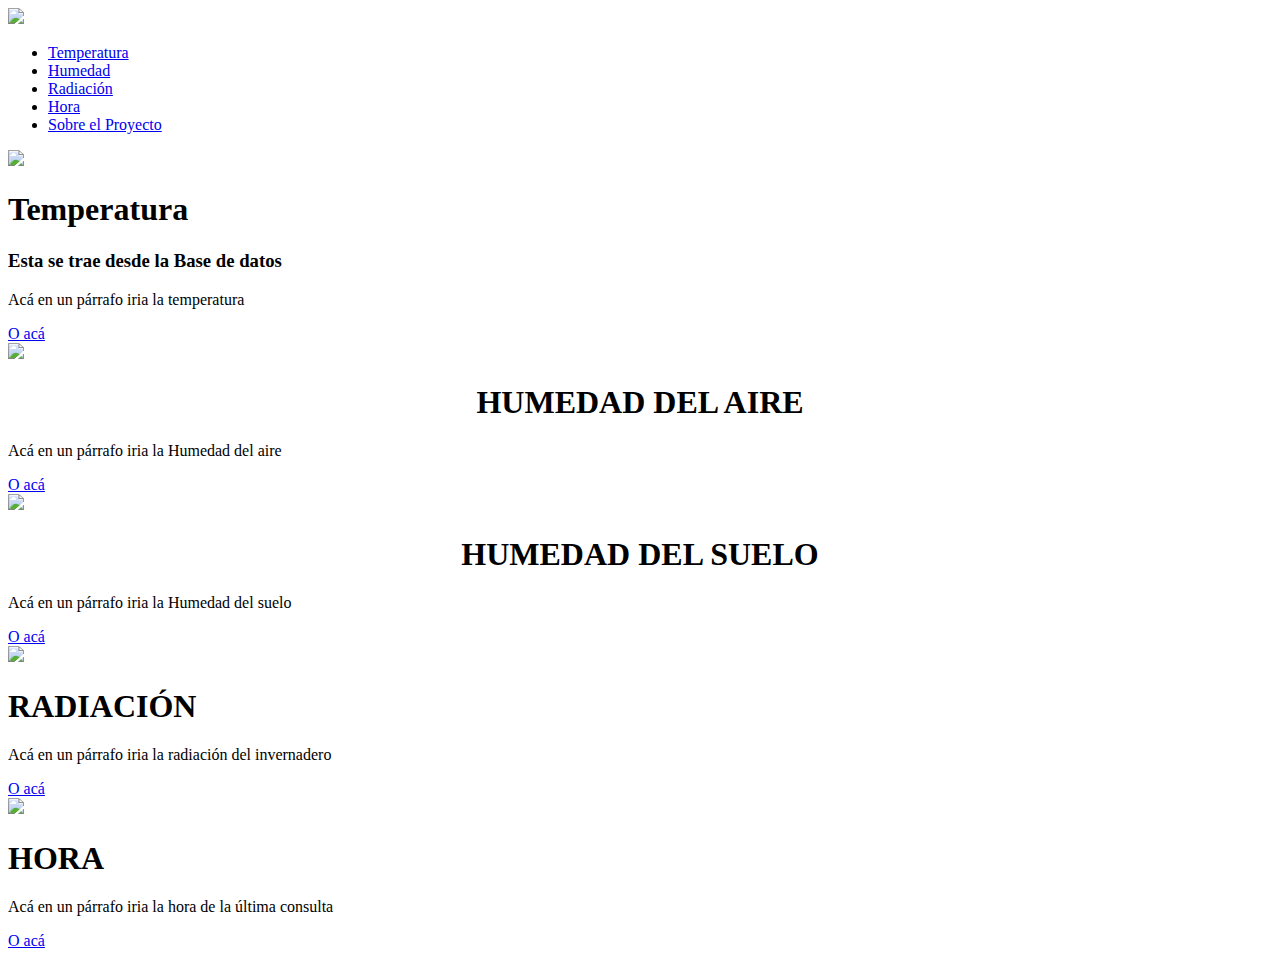
==== index.html @ 1131e301 "Commit-1 -- Index" ====
<!DOCTYPE html>
    <html lang="en">
    <head>
    <meta charset="utf-8">
    <title>Inverna-USCO</title>
    <meta name="viewport" content="width=device-width, initial-scale=1.0">
    <meta name="description" content="Flat Design Mini Portfolio">
    <meta name="keywords" content="Invernadero, Usco,Arduino,Android, IOT, Internet of the Things">
    <meta name="author" content="Fabian Varon - Joan Sebastian">
    <meta name="description" content="En esta página se podrán consultar los estados de los diferentes Compenentes del Invernadero Controlado por Android-Arduino">
    <!-- styles -->
    <link href="css/bootstrap.css" rel="stylesheet">
    <link href="css/bootstrap-responsive.css" rel="stylesheet">
    <link href="css/style-single-page.css" rel="stylesheet">    
    <link href='http://fonts.googleapis.com/css?family=Droid+Sans:400,700' rel='stylesheet' type='text/css'>
    <!-- Add jQuery library -->
    <script type="text/javascript" src="js/jquery-1.10.1.min.js"></script>
    <!-- Add fancyBox main JS and CSS files -->
    <script type="text/javascript" src="js/jquery.fancybox.js?v=2.1.5"></script>
    <link rel="stylesheet" type="text/css" href="css/jquery.fancybox.css?v=2.1.5" media="screen" />
    <!-- muestra un menú cuando minimiza la pantalla (vista para tablets-->
    <script>
                $(document).ready(function() {
            $(".fancybox-thumb").fancybox({
                helpers : {
                    title : {
                        type: 'inside'
                    },
                    overlay : {
                                css : {
                                    'background' : 'rgba(1,1,1,0.65)'
                                }
                            }
                }
            });
        });
    </script> 
      <!-- Muestra El About y lo oculta-->   
    <script type="text/javascript">
    function mostrar() {
          div = document.getElementById('flotante');
          if ( div.style.display == 'none')          {
            div.style.display = 'block'          }
          else{             
            div.style.display = 'none';
          }
        }
    </script> 
    </head>
    <body>
    <!-- inicio Barra de Menú Superior-->    
    <div class="navbar navbar-fixed-top">
      <div class="navbar-inner">
        <div class="contenedor"> <a class="btn btn-navbar" data-toggle="collapse" data-target=".nav-collapse"></a> <a class="brand" href="#temperatura">
        <img src="img/arduino.jpg"/></a>
          <ul class="nav nav-collapse pull-right">
            <li><a href="#temperatura"><i class="icon-user"></i> Temperatura</a></li>
            <li><a href="#humedad"><i class="icon-user"></i> Humedad</a></li>
            <li><a href="#radiacion"><i class="icon-trophy"></i> Radiación</a></li>
            <li><a href="#hora"><i class="icon-picture"></i> Hora</a></li>          
            <li><a href="#sobre" onclick="javascript:mostrar();"> </i> Sobre el Proyecto</a></li>

          </ul>        
        </div>
      </div>
    </div>    
    <div class="clearfix">
      <!-- Fin Barra de Menú Superior-->
      <!--Section Temperatura-->
      <section class="color1">  
      <div id="temperatura" class="container">
        <div class="span3"> <img src="img/temp.png"> </div> 
        <div class="span5">
          <h1>Temperatura</h1>
          <h3>Esta se trae desde la Base de datos</h3>
          <p> Acá en un párrafo iria la temperatura</p>
          <a href="#" class="btn-temperatura"> O acá  </a>          
        </div>
      </div>
      </section>
      <!--FIN: Section Temperatura-->
      <!--Section Humedad-->
      <section class="color2">  
      <div class="row-fluid" id="humedad">
      <div class="span5">        
        <div class="span6"> <img src="img/aire.png"> </div> 
        <div class="span6">
          <h1 align="center">HUMEDAD DEL AIRE</h1>
          <h3></h3>
          <p> Acá en un párrafo iria la Humedad del aire</p>
          <a href="#" class="btn-humedad"> O acá  </a>          
        </div>
      </div>
       <div class="span5">
       <div class="span6"> <img src="img/tierra.png"> </div> 
        <div class="span6">
          <h1 align="center">HUMEDAD DEL SUELO</h1>
          <h3></h3>
          <p> Acá en un párrafo iria la Humedad del suelo</p>
          <a href="#" class="btn-humedad"> O acá  </a>          
        </div>
        
      </div>    
      </div>  
      </section>
      <!--FIN: Section Humedad-->
      <!--Section radiación -->
      <section class="color3">  
      <div id="radiacion" class="container">
        <div class="span3"> <img src="img/sol.png"> </div> 
        <div class="span5">
          <h1>RADIACIÓN</h1>
          <h3></h3>
          <p> Acá en un párrafo iria la radiación del invernadero</p>
          <a href="#" class="btn-radiacion">O acá  </a>          
        </div>
      </div>
      </section>
      <!--FIN: Section radiación -->
      <!-- Section Hora -->
      <section class="color4">  
      <div id="hora" class="container">
        <div class="span3"> <img src="img/hora.png"> </div> 
        <div class="span5">
          <h1>HORA</h1>
          <h3></h3>
          <p> Acá en un párrafo iria la hora de la última consulta</p>
          <a href="#" class="btn-hora">O acá  </a>          
        </div>
      </div>     
      </section>
      <!--FIN section Hora-->
      <!-- Sobre el Proyecto -->     
      <div id="flotante" style="display:none;" class="row social">
      <section class="color3">  
      <div id="sobre" class="container">        
          <h1>INVERNADERO SURCO</h1>
          <h3></h3>
          <p> Proyecto de grado realizado por los estudiantes Fabian Stevens Varon Valencia y Joan Sebastian Sanchez.</p>
           <p>La idea surge a partir de la problematica que ocurre en la Granja de la Universidad Surcolombiana "SURCO" donde carecen de un sistema práctico y dinámico para visualizar los datos de otro proyecyo de grado de unos colegas de la facultad de ingeniería... bla bla bla</p> 
      </div>     
      </section>
        <ul class="social-icons">
          <li><a href="https://www.facebook.com/fabian.varon" target="_blank"><img src="img/fb.png" alt="facebook Fabian"></a></li>
          <li><a href="https://twitter.com/fabianchoxD" target="_blank"><img src="img/tw.png" alt="twitter Fabian"></a></li>
          <li><a href="https://plus.google.com/u/0/+fabianStevensVaronValencia/posts" target="_blank"><img src="img/go.png" alt="google plus Fabian"></a></li>
          <li><a href="https://www.facebook.com/Joansebastian.sanchez?" target="_blank"><img src="img/fb.png" alt="Facebook sebastian"></a></li>
          <li><a href="https://twitter.com/setoba1192" target="_blank"><img src="img/tw.png" alt="Twitter sebastian"></a></li>
          <li><a href="https://plus.google.com/u/0/107393008562814759923/posts" target="_blank"><img src="img/go.png" alt="Google plus Sebastian"></a></li>
        </ul>
      </div>
      <!-- FIN sobre el proyecto -->
     <!-- Scripts -->
    <script src="js/vertical-scroll.js"></script>
    <script src="js/bootstrap.min.js"></script>   
    </body>
    </html>
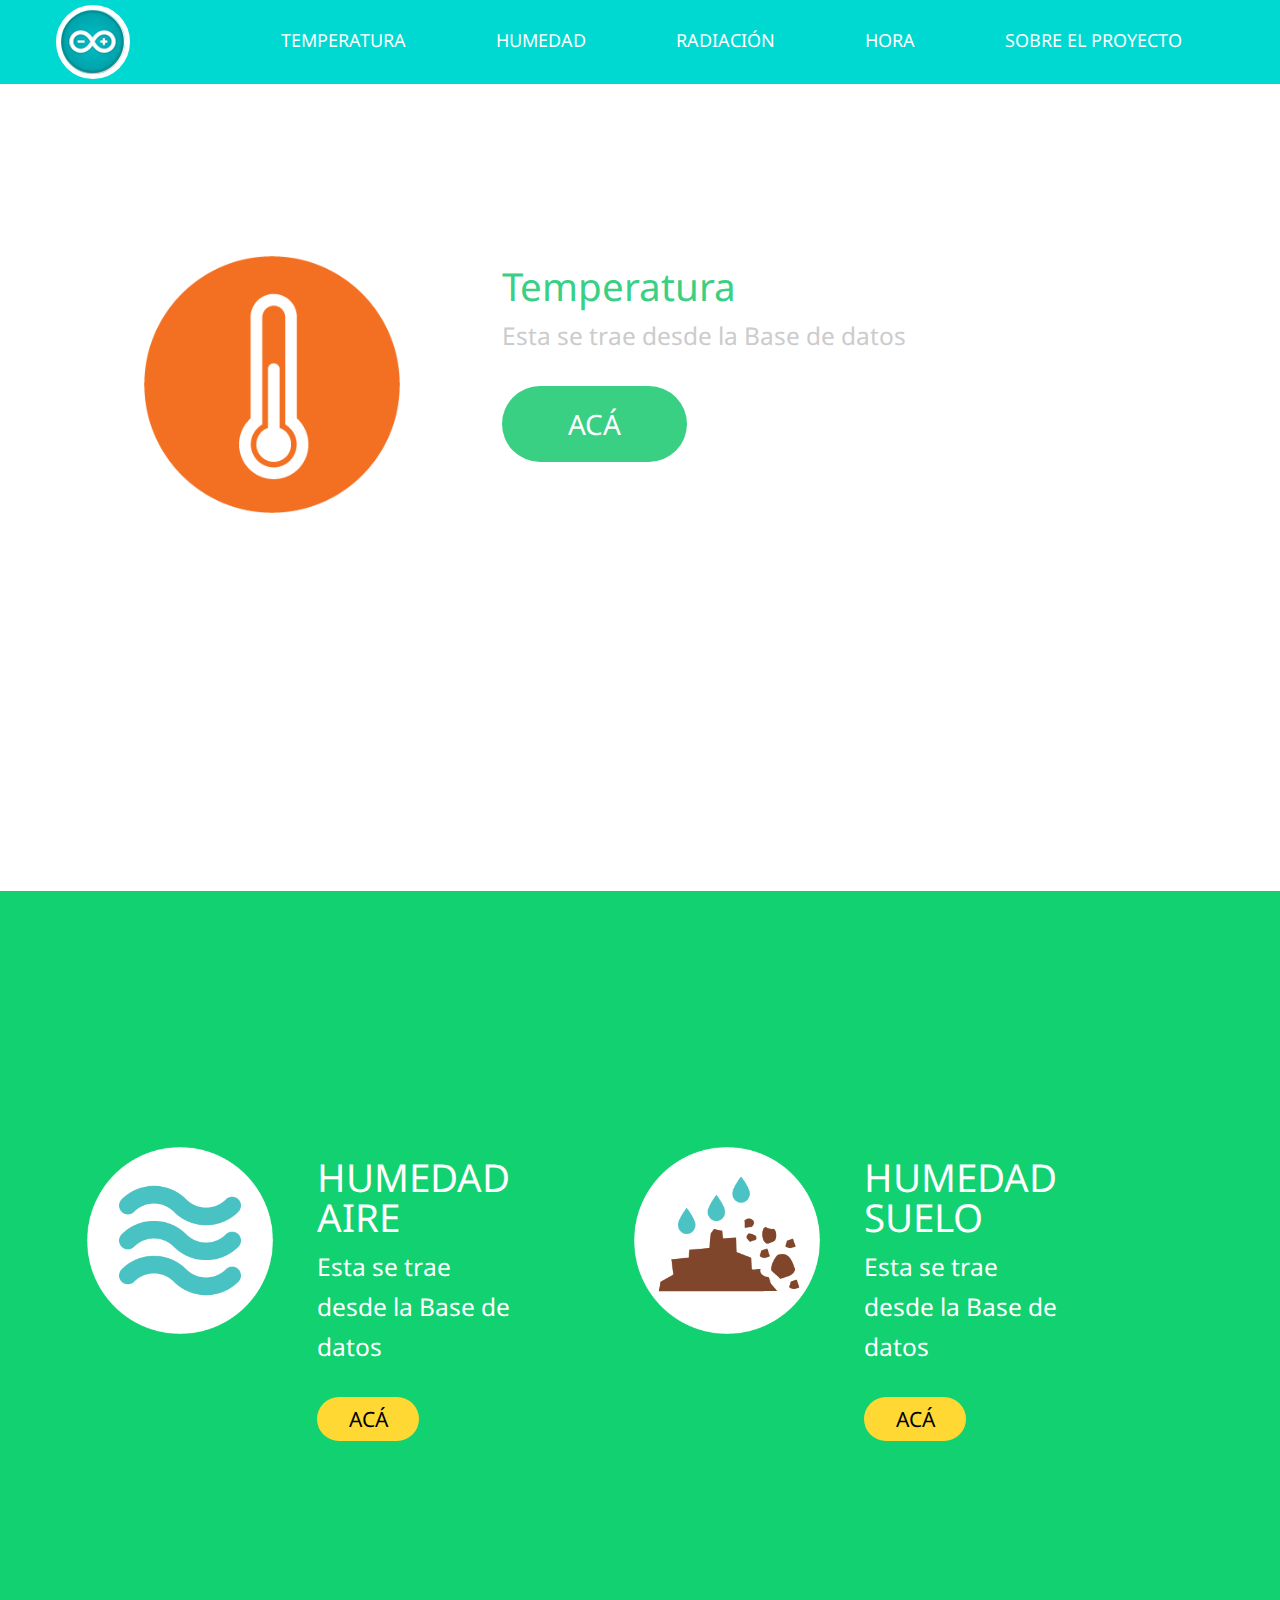
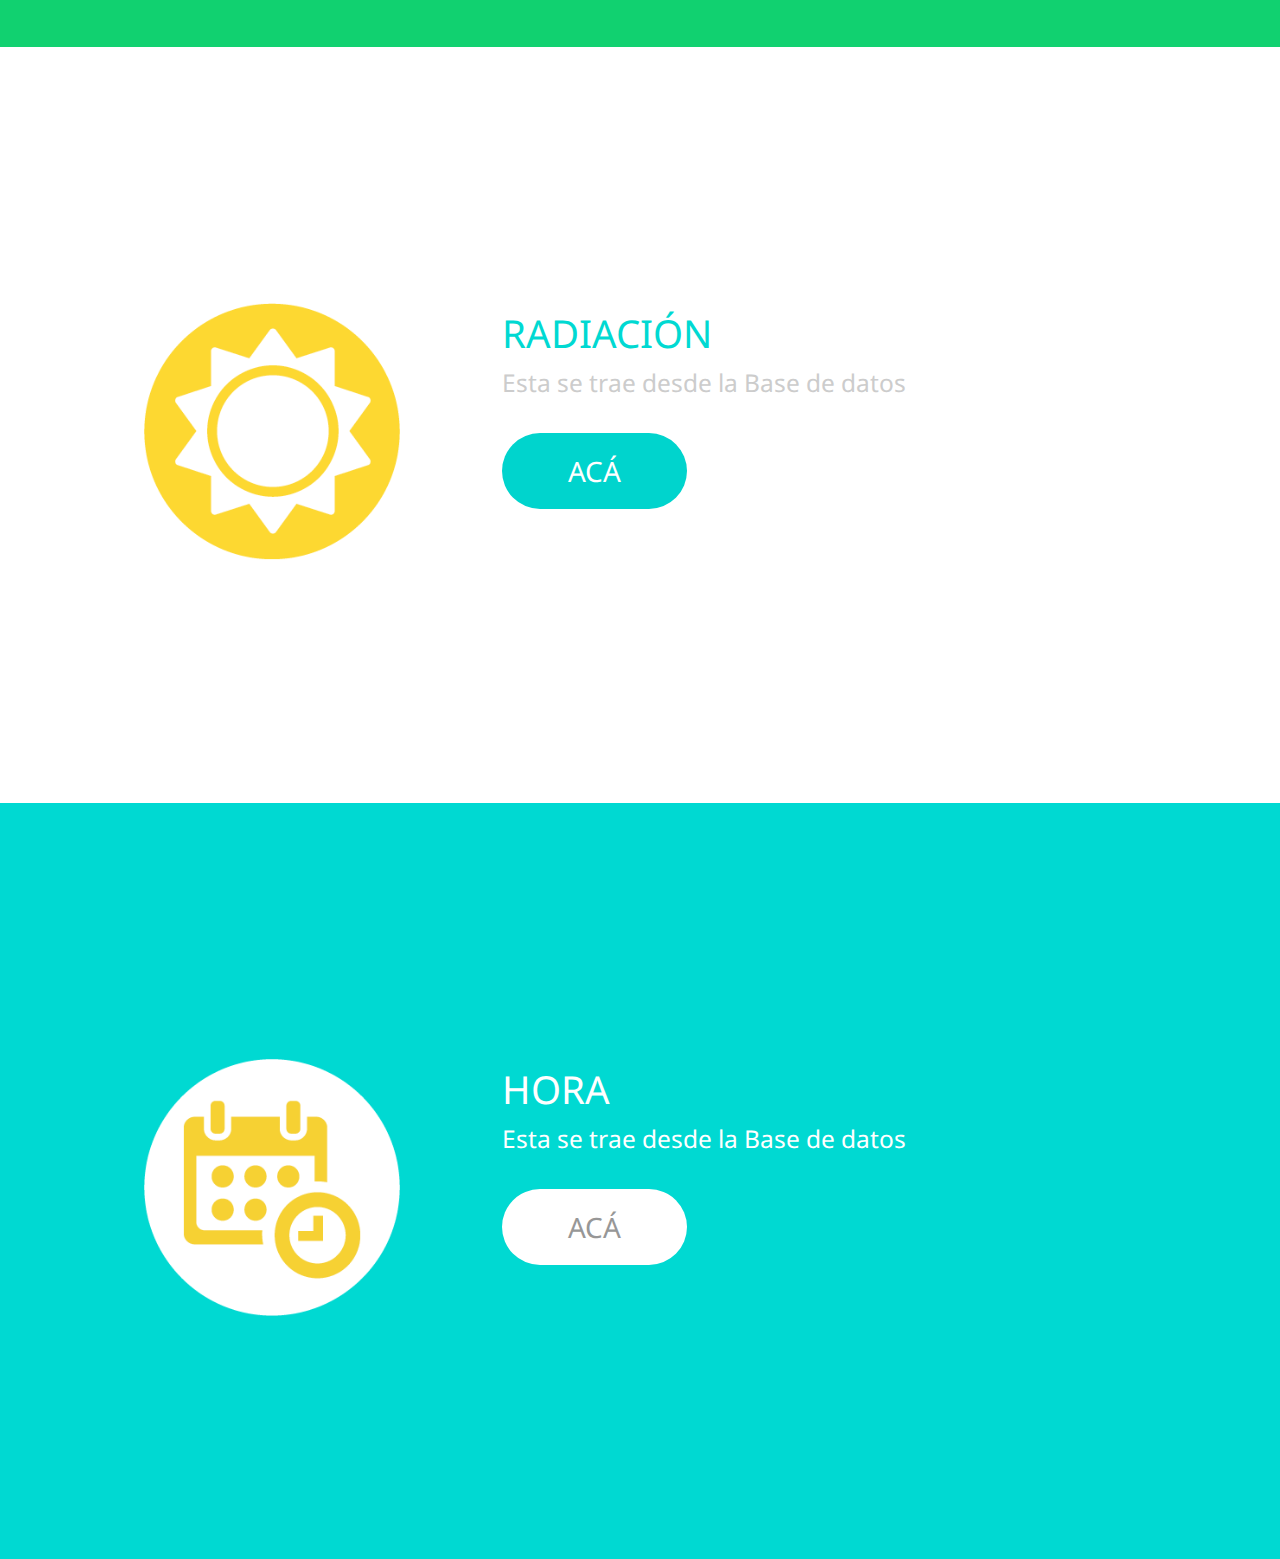
==== commit 3c8a6829: "Commit-13 -- fixed Responsive Design" ====
--- a/index.html
+++ b/index.html
@@ -9,43 +9,18 @@
     <meta name="author" content="Fabian Varon - Joan Sebastian">
     <meta name="description" content="En esta página se podrán consultar los estados de los diferentes Compenentes del Invernadero Controlado por Android-Arduino">
     <!-- styles -->
+    <link href="css/style.css" rel="stylesheet">   
     <link href="css/bootstrap.css" rel="stylesheet">
-    <link href="css/bootstrap-responsive.css" rel="stylesheet">
-    <link href="css/style-single-page.css" rel="stylesheet">    
+    <link href="css/bootstrap-responsive.css" rel="stylesheet">    
+    <!-- Google Fonts -->
     <link href='http://fonts.googleapis.com/css?family=Droid+Sans:400,700' rel='stylesheet' type='text/css'>
     <!-- Add jQuery library -->
     <script type="text/javascript" src="js/jquery-1.10.1.min.js"></script>
     <!-- Add fancyBox main JS and CSS files -->
     <script type="text/javascript" src="js/jquery.fancybox.js?v=2.1.5"></script>
-    <link rel="stylesheet" type="text/css" href="css/jquery.fancybox.css?v=2.1.5" media="screen" />
-    <!-- muestra un menú cuando minimiza la pantalla (vista para tablets-->
-    <script>
-                $(document).ready(function() {
-            $(".fancybox-thumb").fancybox({
-                helpers : {
-                    title : {
-                        type: 'inside'
-                    },
-                    overlay : {
-                                css : {
-                                    'background' : 'rgba(1,1,1,0.65)'
-                                }
-                            }
-                }
-            });
-        });
-    </script> 
-      <!-- Muestra El About y lo oculta-->   
-    <script type="text/javascript">
-    function mostrar() {
-          div = document.getElementById('flotante');
-          if ( div.style.display == 'none')          {
-            div.style.display = 'block'          }
-          else{             
-            div.style.display = 'none';
-          }
-        }
-    </script> 
+    <!-- muestra un menú cuando minimiza la pantalla (vista para tablets // oculta y muestra Sobre el Proyecto-->
+    <script type="text/javascript" src="js/div-menu.js"></script>
+
     </head>
     <body>
     <!-- inicio Barra de Menú Superior-->    
@@ -73,8 +48,7 @@
         <div class="span5">
           <h1>Temperatura</h1>
           <h3>Esta se trae desde la Base de datos</h3>
-          <p> Acá en un párrafo iria la temperatura</p>
-          <a href="#" class="btn-temperatura"> O acá  </a>          
+          <a href="#" class="btn-temperatura">Acá</a>          
         </div>
       </div>
       </section>
@@ -85,19 +59,17 @@
       <div class="span5">        
         <div class="span6"> <img src="img/aire.png"> </div> 
         <div class="span6">
-          <h1 align="center">HUMEDAD DEL AIRE</h1>
-          <h3></h3>
-          <p> Acá en un párrafo iria la Humedad del aire</p>
-          <a href="#" class="btn-humedad"> O acá  </a>          
+          <h1 align="center">HUMEDAD AIRE</h1>     
+          <h3>Esta se trae desde la Base de datos</h3>          
+          <a href="#" class="btn-humedad">Acá</a>          
         </div>
       </div>
        <div class="span5">
        <div class="span6"> <img src="img/tierra.png"> </div> 
         <div class="span6">
-          <h1 align="center">HUMEDAD DEL SUELO</h1>
-          <h3></h3>
-          <p> Acá en un párrafo iria la Humedad del suelo</p>
-          <a href="#" class="btn-humedad"> O acá  </a>          
+          <h1 align="center">HUMEDAD SUELO</h1>
+          <h3>Esta se trae desde la Base de datos</h3>
+          <a href="#" class="btn-humedad">Acá</a>          
         </div>
         
       </div>    
@@ -110,9 +82,8 @@
         <div class="span3"> <img src="img/sol.png"> </div> 
         <div class="span5">
           <h1>RADIACIÓN</h1>
-          <h3></h3>
-          <p> Acá en un párrafo iria la radiación del invernadero</p>
-          <a href="#" class="btn-radiacion">O acá  </a>          
+          <h3>Esta se trae desde la Base de datos</h3>
+          <a href="#" class="btn-radiacion">Acá</a>          
         </div>
       </div>
       </section>
@@ -123,9 +94,8 @@
         <div class="span3"> <img src="img/hora.png"> </div> 
         <div class="span5">
           <h1>HORA</h1>
-          <h3></h3>
-          <p> Acá en un párrafo iria la hora de la última consulta</p>
-          <a href="#" class="btn-hora">O acá  </a>          
+          <h3>Esta se trae desde la Base de datos</h3>
+          <a href="#" class="btn-hora">Acá</a>          
         </div>
       </div>     
       </section>
--- a/css/style.css
+++ b/css/style.css
@@ -0,0 +1,177 @@
+/*This stylesheet contains some custom class rather than Bootstrap*/
+		
+a.brand img {
+	border-radius:50%;
+	border:5px solid #fff;	
+}
+
+#temperatura, #skills, #work, #resume {	
+	padding-top: 20%;
+	min-height:500px;
+}
+
+#div-admin h1, h3 {
+	font-weight:normal;
+	color: #878787;
+}
+
+#temperatura h2, #skills h2, #work h2, #resume h2 {
+	font-weight:normal;
+	color: #39D084;
+}
+
+#humedad, #skills, #work, #resume {	
+	padding-top: 20%;
+	min-height:500px;
+	text-align: left;
+}
+#humedad h2, #skills h2, #work h2, #resume h2 {
+	font-weight:normal;
+	color: #39D084;
+	text-align: left;
+}
+
+#radiacion, #skills, #work, #resume {
+	padding-top: 20%;
+	min-height:500px;
+}
+#radiacion h2, #skills h2, #work h2, #resume h2 {
+	font-weight:normal;
+	color: #39D084;
+}
+
+#hora, #skills, #work, #resume {
+	padding-top: 20%;
+	min-height:500px;
+}
+#hora h2, #skills h2, #work h2, #resume h2 {
+	font-weight:normal;
+	color: #39D084;
+}
+
+/***** Profile *****/
+	#temperatura h1 {
+	color:#39d084;
+	font-weight: normal;
+}
+#temperatura h3 {
+	color:#ccc;
+	font-weight: normal;
+}
+#humedad h1 {
+color:#fff;
+font-weight: normal;
+text-align: left;
+}
+#humedad h3 {
+	color:#fff;
+	font-weight: normal;
+}
+#radiacion h1 {
+	color:#00D9D2;
+	font-weight: normal;
+}
+#radiacion h3 {
+	color:#ccc;
+	font-weight: normal;
+}
+#hora h1 {
+	color:#fff;
+	font-weight: normal;
+}
+#hora h3 {
+	color:#fff;
+	font-weight: normal;
+}
+a.btn-temperatura {
+	display: inline-block;
+ *display: inline;
+	padding:6% 14%;
+	background:#39d084;
+	color:#fff;
+	text-transform:uppercase;
+	font-size:2em;
+	margin:20px 0;
+	-webkit-border-radius: 40px;
+	-moz-border-radius: 40px;
+	border-radius: 40px;
+}
+a.btn-temperatura:hover {
+	text-decoration:none;
+	background:#11d170;
+}
+a.btn-humedad {
+	display: inline-block;
+ *display: inline;
+	padding:6% 16%;
+	background:#FFD833;
+	color:#000;
+	text-transform:uppercase;
+	font-size:1.5em;
+	margin:20px 0;
+	-webkit-border-radius: 40px;
+	-moz-border-radius: 40px;
+	border-radius: 40px;
+}
+a.btn-humedad:hover {
+	text-decoration:none;
+	background:#FFCD31;
+}
+a.btn-radiacion {
+	display: inline-block;
+ *display: inline;
+	padding:6% 14%;
+	background:#00D4CD;
+	color:#fff;
+	text-transform:uppercase;
+	font-size:2em;
+	margin:20px 0;
+	-webkit-border-radius: 40px;
+	-moz-border-radius: 40px;
+	border-radius: 40px;
+}
+a.btn-radiacion:hover {
+	text-decoration:none;
+	background:#00D9D2;
+}
+
+a.btn-hora {
+	display: inline-block;
+ *display: inline;
+	padding:6% 14%;
+	background:#fff;
+	color:#979797;
+	text-transform:uppercase;
+	font-size:2em;
+	margin:20px 0;
+	-webkit-border-radius: 40px;
+	-moz-border-radius: 40px;
+	border-radius: 40px;
+}
+a.btn-hora:hover {
+	text-decoration:none;
+	background:#F2F2F2;
+}
+.social {
+	text-align:center;
+	padding-bottom:80px;
+	color:#777;
+	padding-top:100px;
+}
+ul.social-icons {
+	margin:20px 0;
+}
+ul.social-icons li {
+	list-style:none;
+	display:inline-block;
+	margin:10px;
+}
+ul.social-icons li:first-child {
+	margin-left:0;
+}
+ul.social-icons li a {
+	opacity:0.8;
+}
+ul.social-icons li a:hover {
+	opacity:1;
+}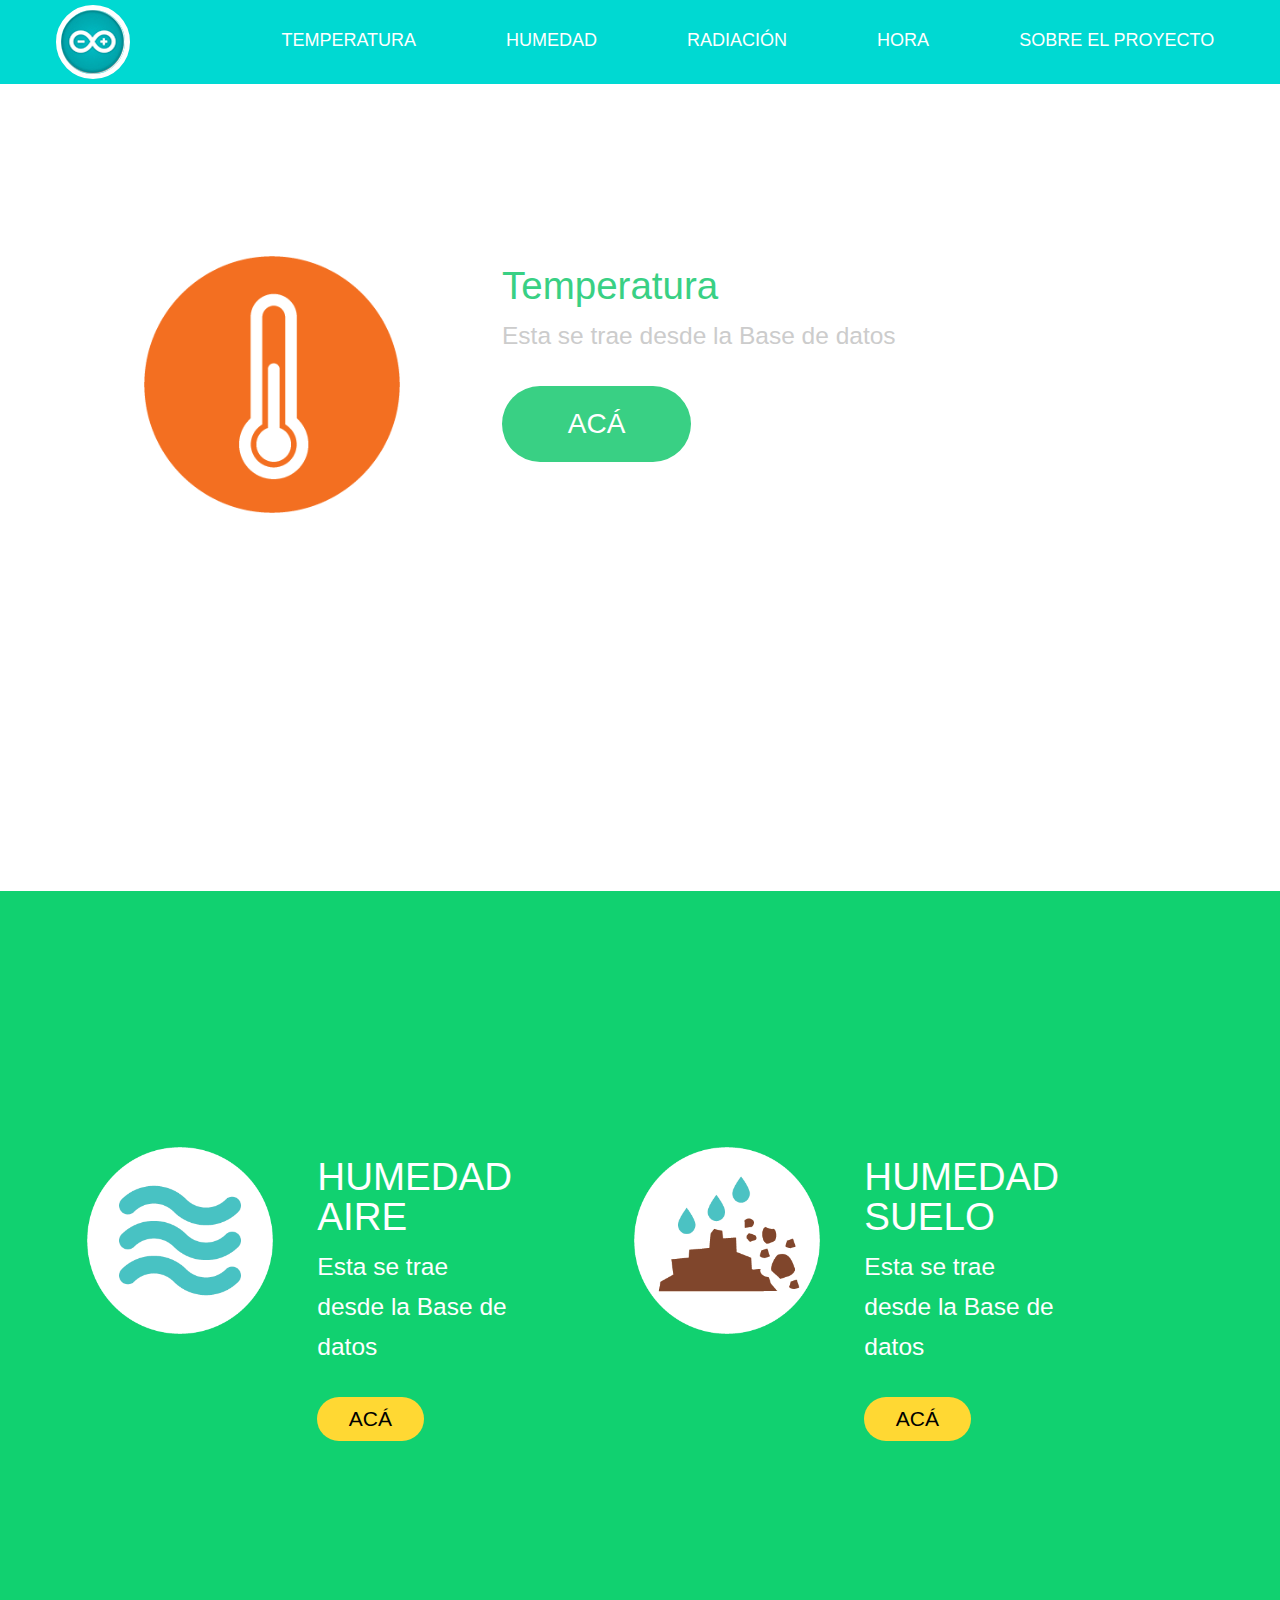
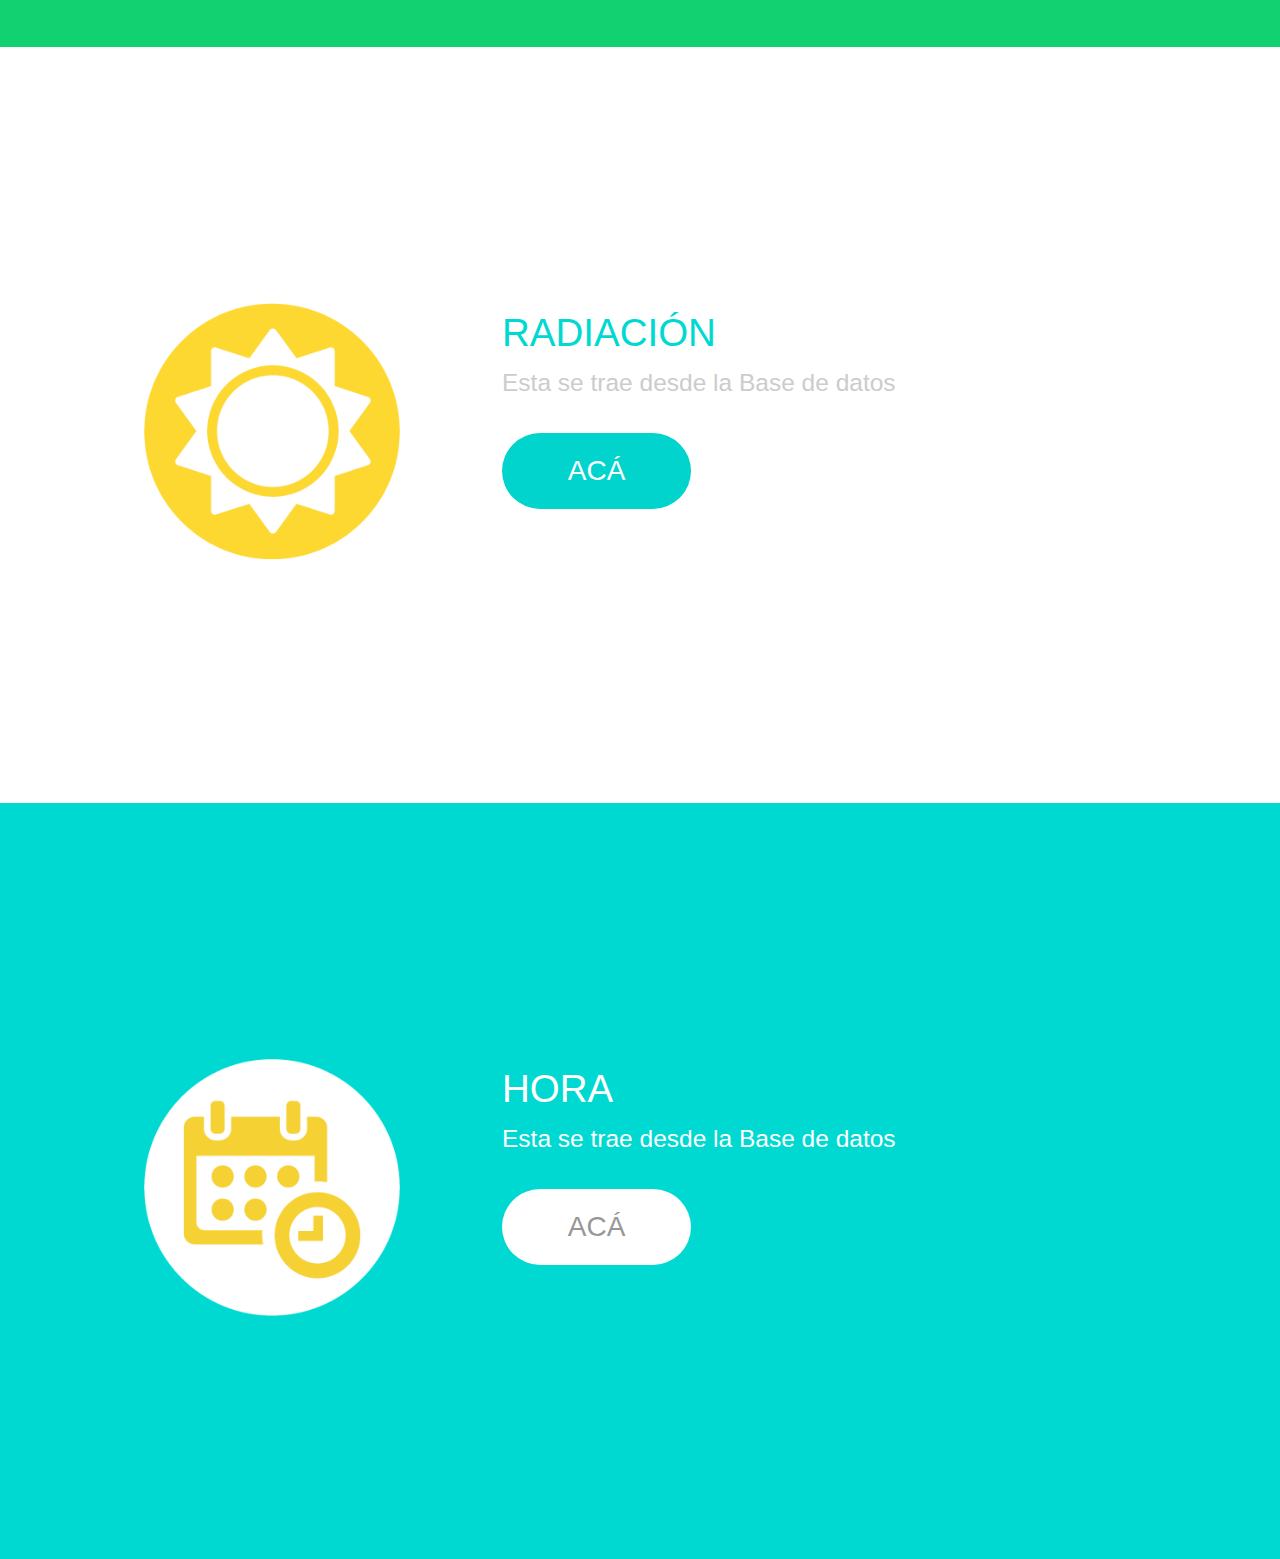
==== commit e3fd5e1f: "Update index.html" ====
--- a/index.html
+++ b/index.html
@@ -4,7 +4,7 @@
     <meta charset="utf-8">
     <title>Inverna-USCO</title>
     <meta name="viewport" content="width=device-width, initial-scale=1.0">
-    <meta name="description" content="Flat Design Mini Portfolio">
+    <meta name="description" content="Pagina proyecto de grado">
     <meta name="keywords" content="Invernadero, Usco,Arduino,Android, IOT, Internet of the Things">
     <meta name="author" content="Fabian Varon - Joan Sebastian">
     <meta name="description" content="En esta página se podrán consultar los estados de los diferentes Compenentes del Invernadero Controlado por Android-Arduino">
@@ -13,8 +13,7 @@
     <link href="css/bootstrap.css" rel="stylesheet">
     <link href="css/bootstrap-responsive.css" rel="stylesheet">    
     <!-- Google Fonts -->
-    <link href='http://fonts.googleapis.com/css?family=Droid+Sans:400,700' rel='stylesheet' type='text/css'>
-    <!-- Add jQuery library -->
+     <!-- Add jQuery library -->
     <script type="text/javascript" src="js/jquery-1.10.1.min.js"></script>
     <!-- Add fancyBox main JS and CSS files -->
     <script type="text/javascript" src="js/jquery.fancybox.js?v=2.1.5"></script>
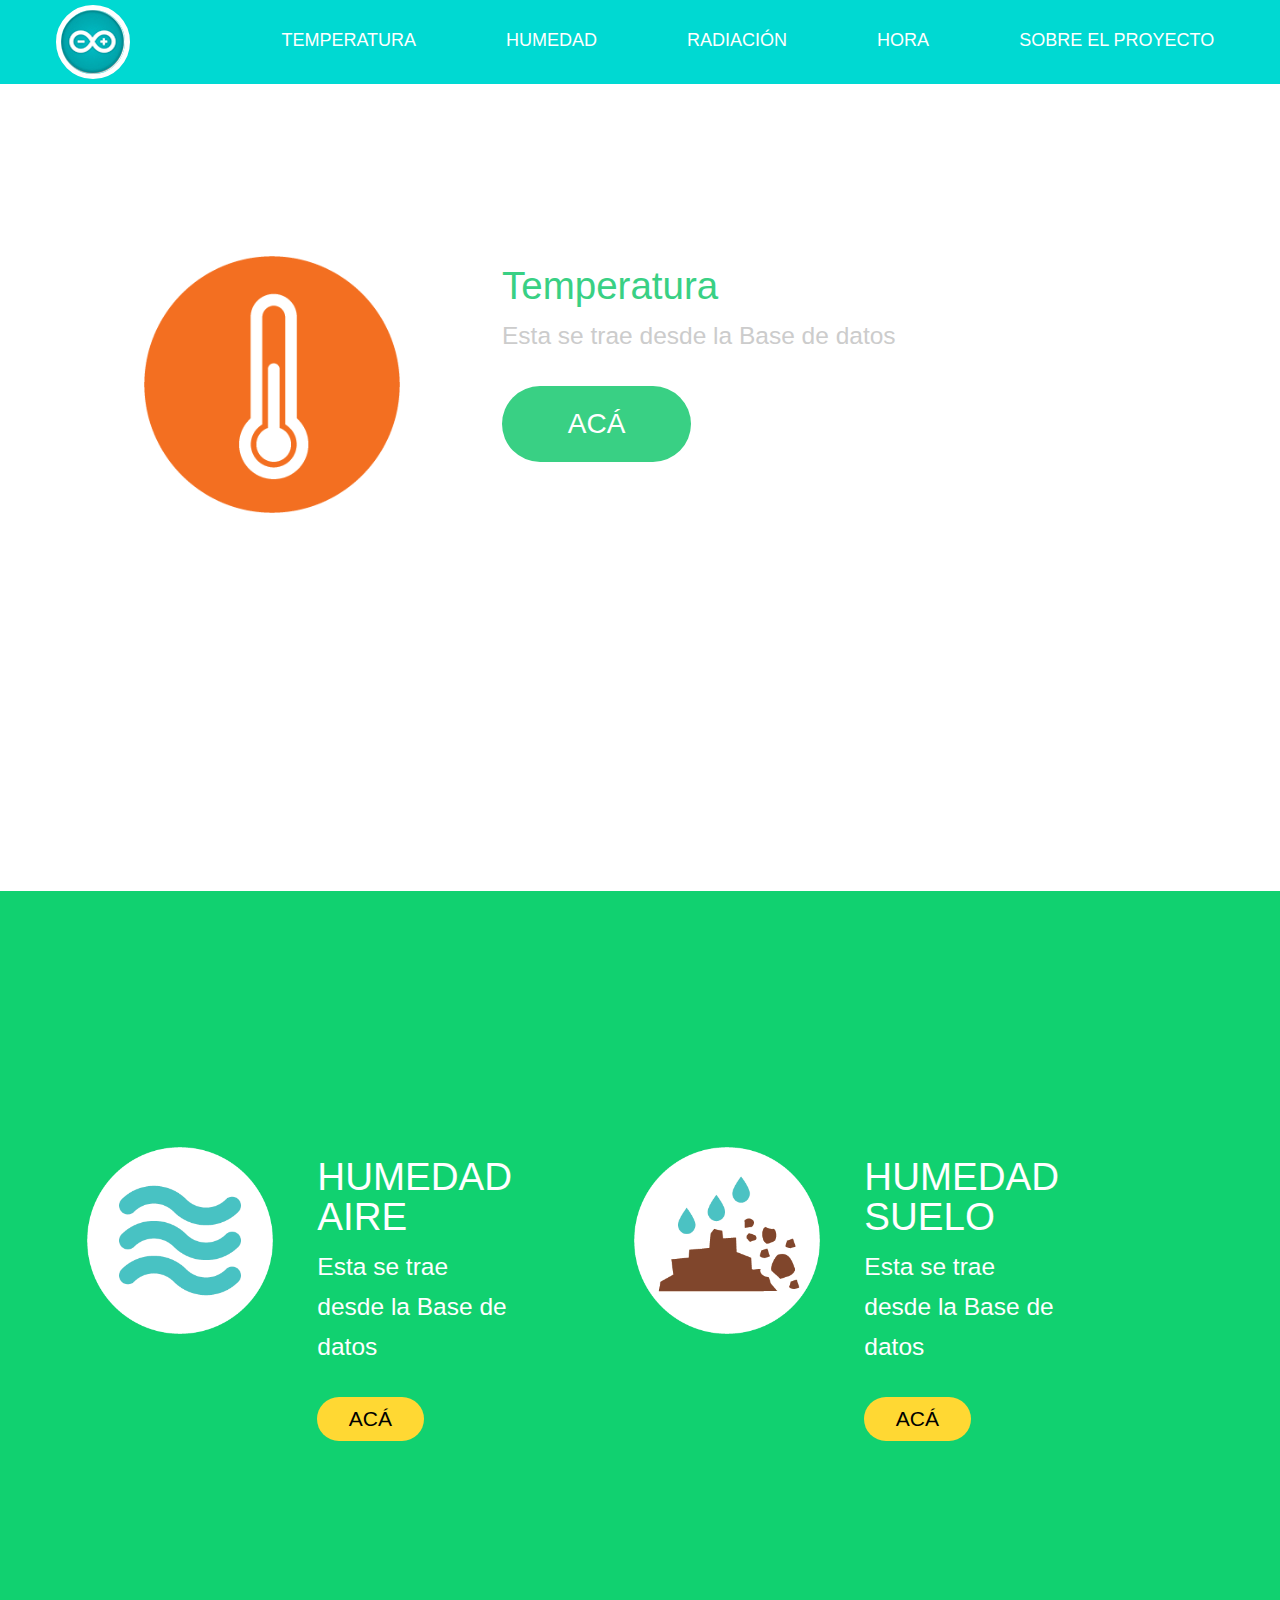
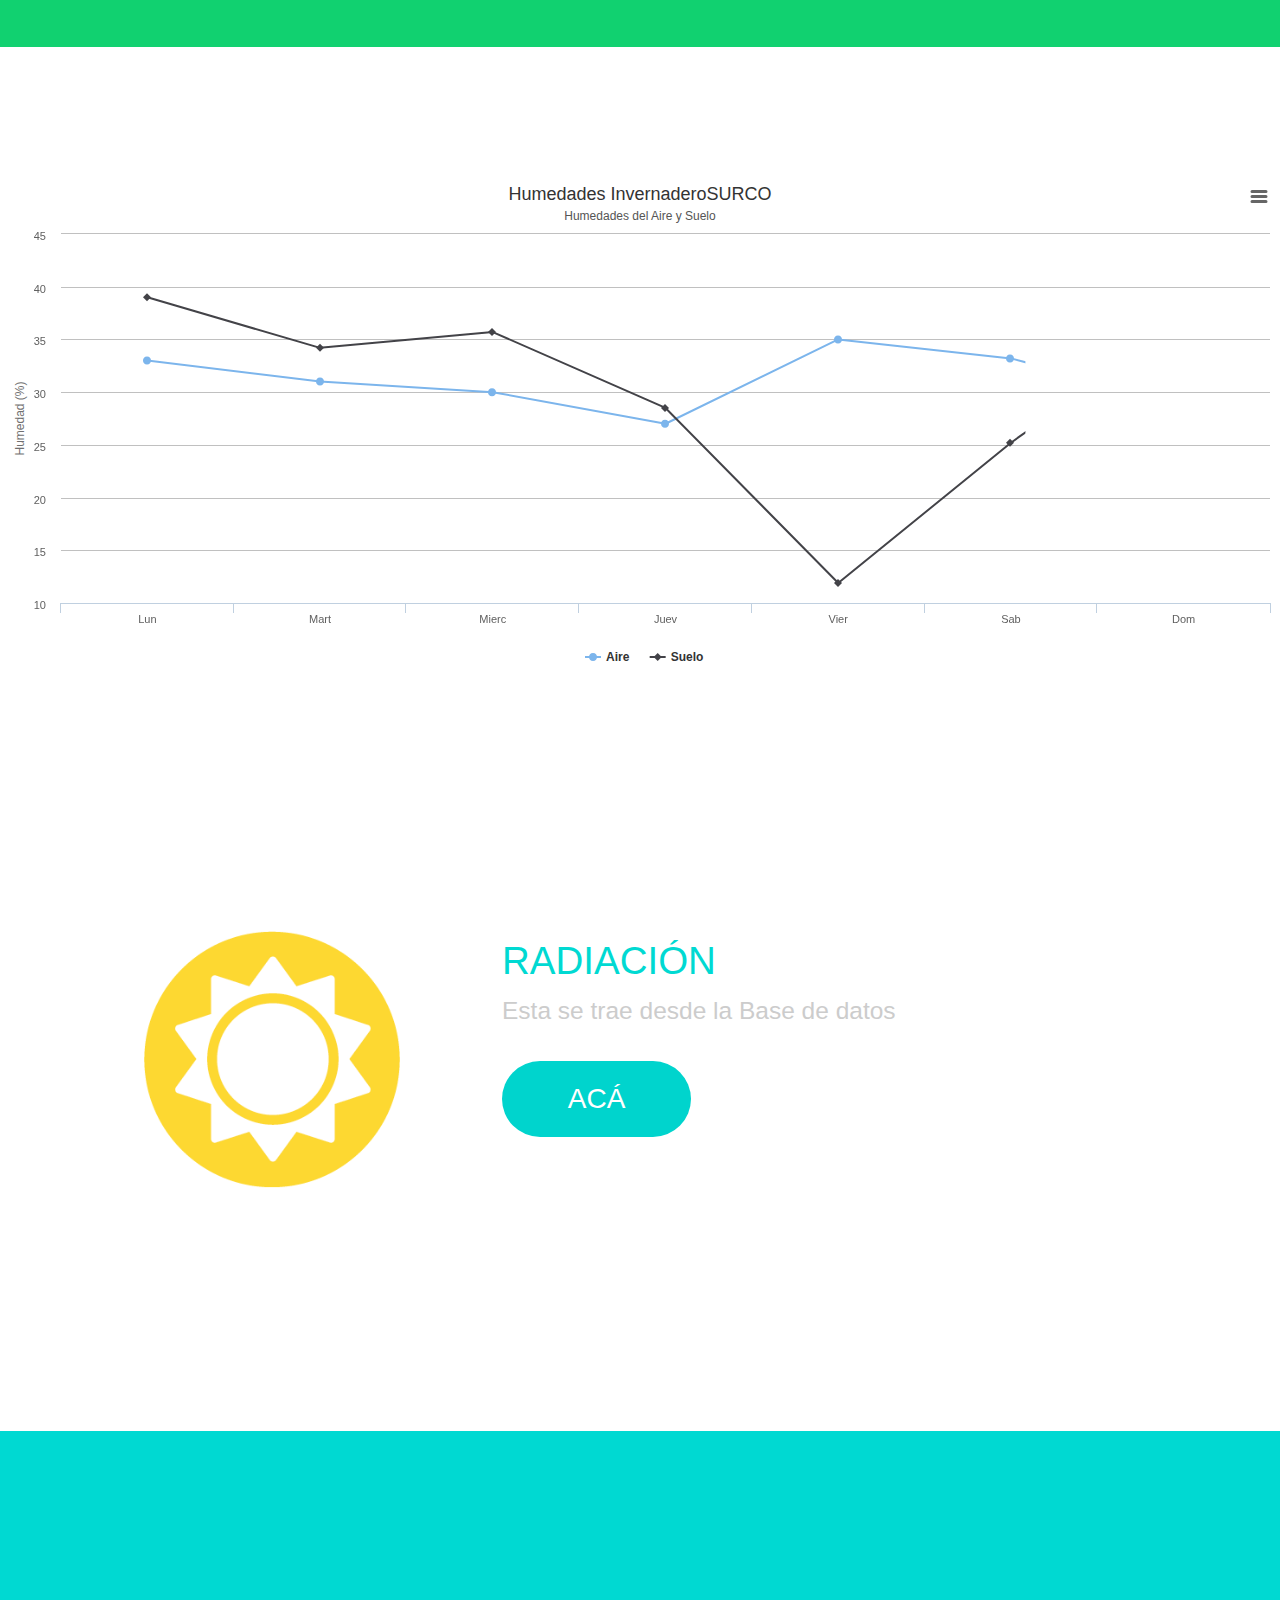
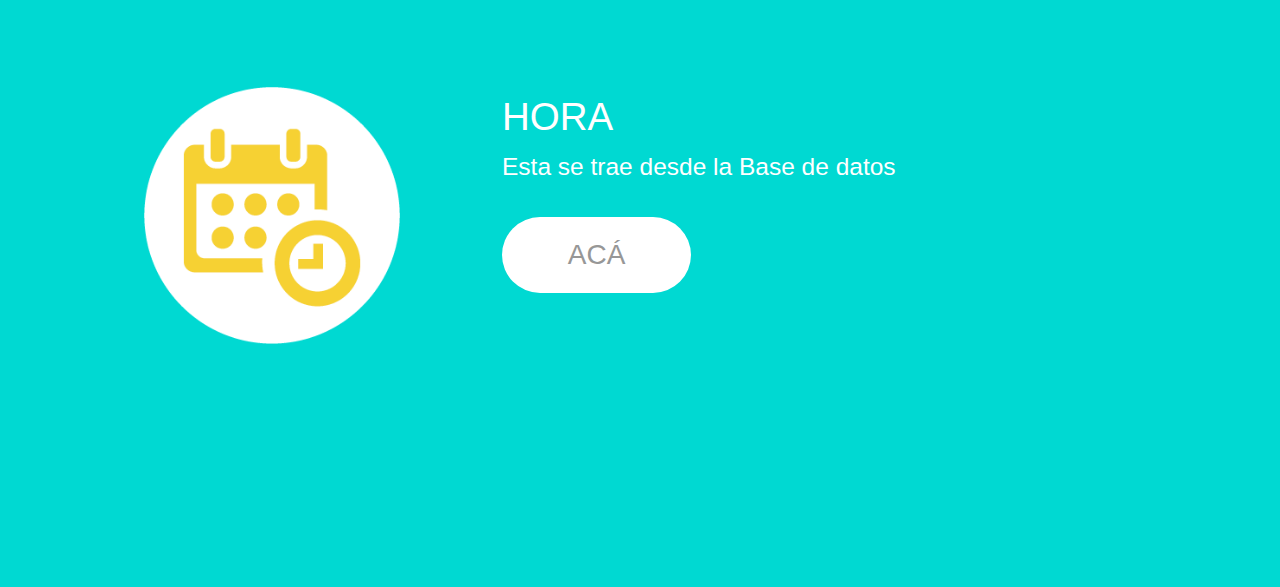
==== commit 928e5b37: "Commit - 17 -- Add HighCharts" ====
--- a/index.html
+++ b/index.html
@@ -4,11 +4,12 @@
     <meta charset="utf-8">
     <title>Inverna-USCO</title>
     <meta name="viewport" content="width=device-width, initial-scale=1.0">
-    <meta name="description" content="Pagina proyecto de grado">
+    <meta name="description" content="Proyecto de Grado Universidad Surcolombiana">
     <meta name="keywords" content="Invernadero, Usco,Arduino,Android, IOT, Internet of the Things">
     <meta name="author" content="Fabian Varon - Joan Sebastian">
     <meta name="description" content="En esta página se podrán consultar los estados de los diferentes Compenentes del Invernadero Controlado por Android-Arduino">
     <!-- styles -->
+    
     <link href="css/style.css" rel="stylesheet">   
     <link href="css/bootstrap.css" rel="stylesheet">
     <link href="css/bootstrap-responsive.css" rel="stylesheet">    
@@ -19,13 +20,58 @@
     <script type="text/javascript" src="js/jquery.fancybox.js?v=2.1.5"></script>
     <!-- muestra un menú cuando minimiza la pantalla (vista para tablets // oculta y muestra Sobre el Proyecto-->
     <script type="text/javascript" src="js/div-menu.js"></script>
+    <!-- Permite los scrpits para las Gráficas-->
+    <script type="text/javascript" src="http://ajax.googleapis.com/ajax/libs/jquery/1.8.2/jquery.min.js"></script>
 
-    </head>
+<script src="js/highcharts.js"></script>
+<script src="js/exporting.js"></script> 
+
+    <script type="text/javascript">
+$(function () {
+    $('#graficashumed').highcharts({
+        chart: {
+            type: 'line'
+        },
+        title: {
+            text: 'Humedades InvernaderoSURCO'
+        },
+        subtitle: {
+            text: 'Humedades del Aire y Suelo'
+        },
+        xAxis: {
+            categories: ['Lun', 'Mart', 'Mierc', 'Juev', 'Vier', 'Sab', 'Dom']
+        },
+        yAxis: {
+            title: {
+                text: 'Humedad (%)'
+            }
+        },
+        plotOptions: {
+            line: {
+                dataLabels: {
+                    enabled: true
+                },
+                enableMouseTracking: false
+            }
+        },
+        series: [{
+            name: 'Aire',
+            data: [33, 31,30, 27, 35, 33.2, 28.9]
+        }, {
+            name: 'Suelo',
+            data: [39, 34.2, 35.7, 28.5, 11.9, 25.2, 37.0]
+        }]
+    });
+});
+    </script>
+        </head>
     <body>
     <!-- inicio Barra de Menú Superior-->    
     <div class="navbar navbar-fixed-top">
       <div class="navbar-inner">
-        <div class="contenedor"> <a class="btn btn-navbar" data-toggle="collapse" data-target=".nav-collapse"></a> <a class="brand" href="#temperatura">
+        <div class="contenedor"> <a class="btn btn-navbar" data-toggle="collapse"  data-target=".nav-collapse">
+        <i class="fa fa-bars fa-fw"></i>         
+        </a>  <a class="brand" href="#temperatura">
         <img src="img/arduino.jpg"/></a>
           <ul class="nav nav-collapse pull-right">
             <li><a href="#temperatura"><i class="icon-user"></i> Temperatura</a></li>
@@ -69,12 +115,15 @@
           <h1 align="center">HUMEDAD SUELO</h1>
           <h3>Esta se trae desde la Base de datos</h3>
           <a href="#" class="btn-humedad">Acá</a>          
-        </div>
-        
-      </div>    
+        </div>        
+      </div>            
       </div>  
       </section>
       <!--FIN: Section Humedad-->
+      <!-- Sección Grafica Humedad-->       
+       <div id="graficashumed">
+       </div>  
+      <!-- FIN: Sección Gráfica Humedad--> 
       <!--Section radiación -->
       <section class="color3">  
       <div id="radiacion" class="container">
@@ -121,6 +170,6 @@
       <!-- FIN sobre el proyecto -->
      <!-- Scripts -->
     <script src="js/vertical-scroll.js"></script>
-    <script src="js/bootstrap.min.js"></script>   
+    <script src="js/bootstrap.min.js"></script>     
     </body>
     </html>
--- a/css/style.css
+++ b/css/style.css
@@ -47,6 +47,17 @@
 #hora h2, #skills h2, #work h2, #resume h2 {
 	font-weight:normal;
 	color: #39D084;
+}
+
+
+#graficashumed, #skills, #work, #resume {	
+	padding-top: 10%;
+	min-height:500px;
+}
+#graficashumed h2, #skills h2, #work h2, #resume h2 {
+	font-weight:normal;
+	color: #39D084;
+
 }
 
 /***** Profile *****/
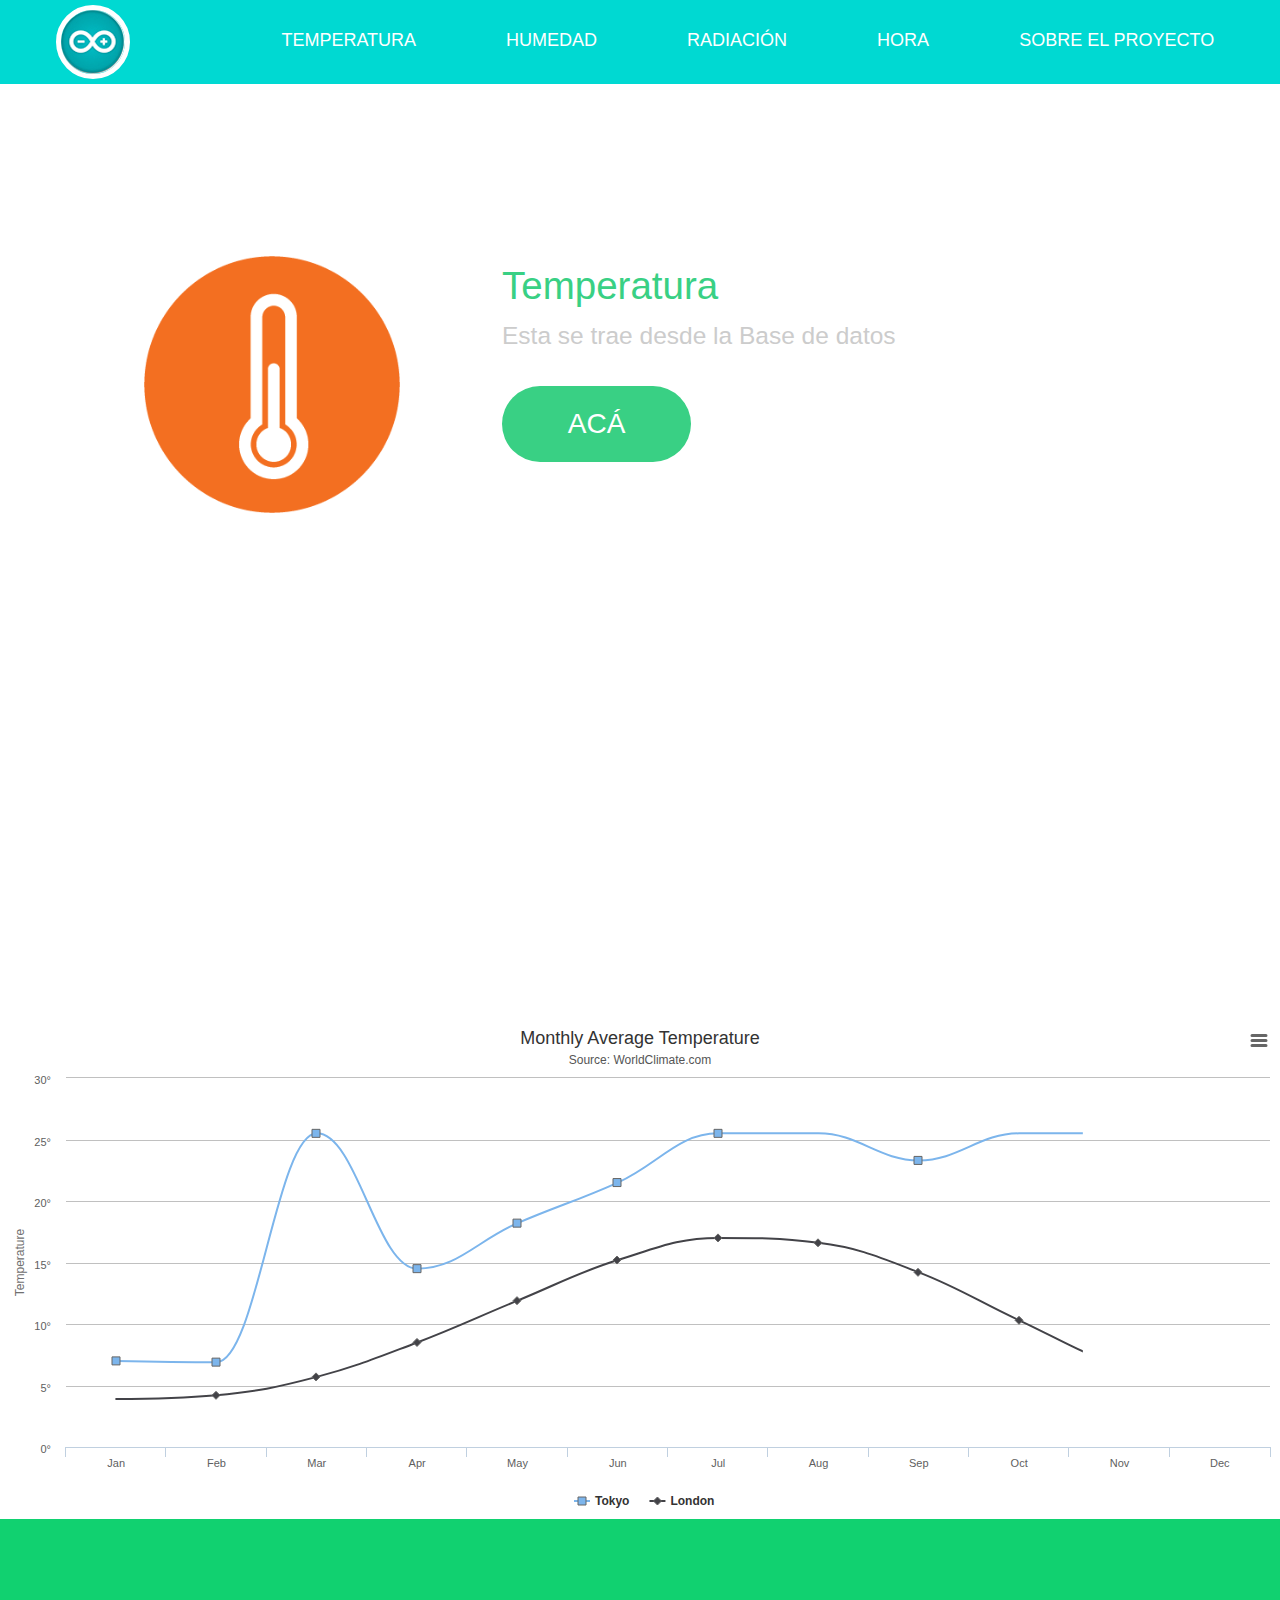
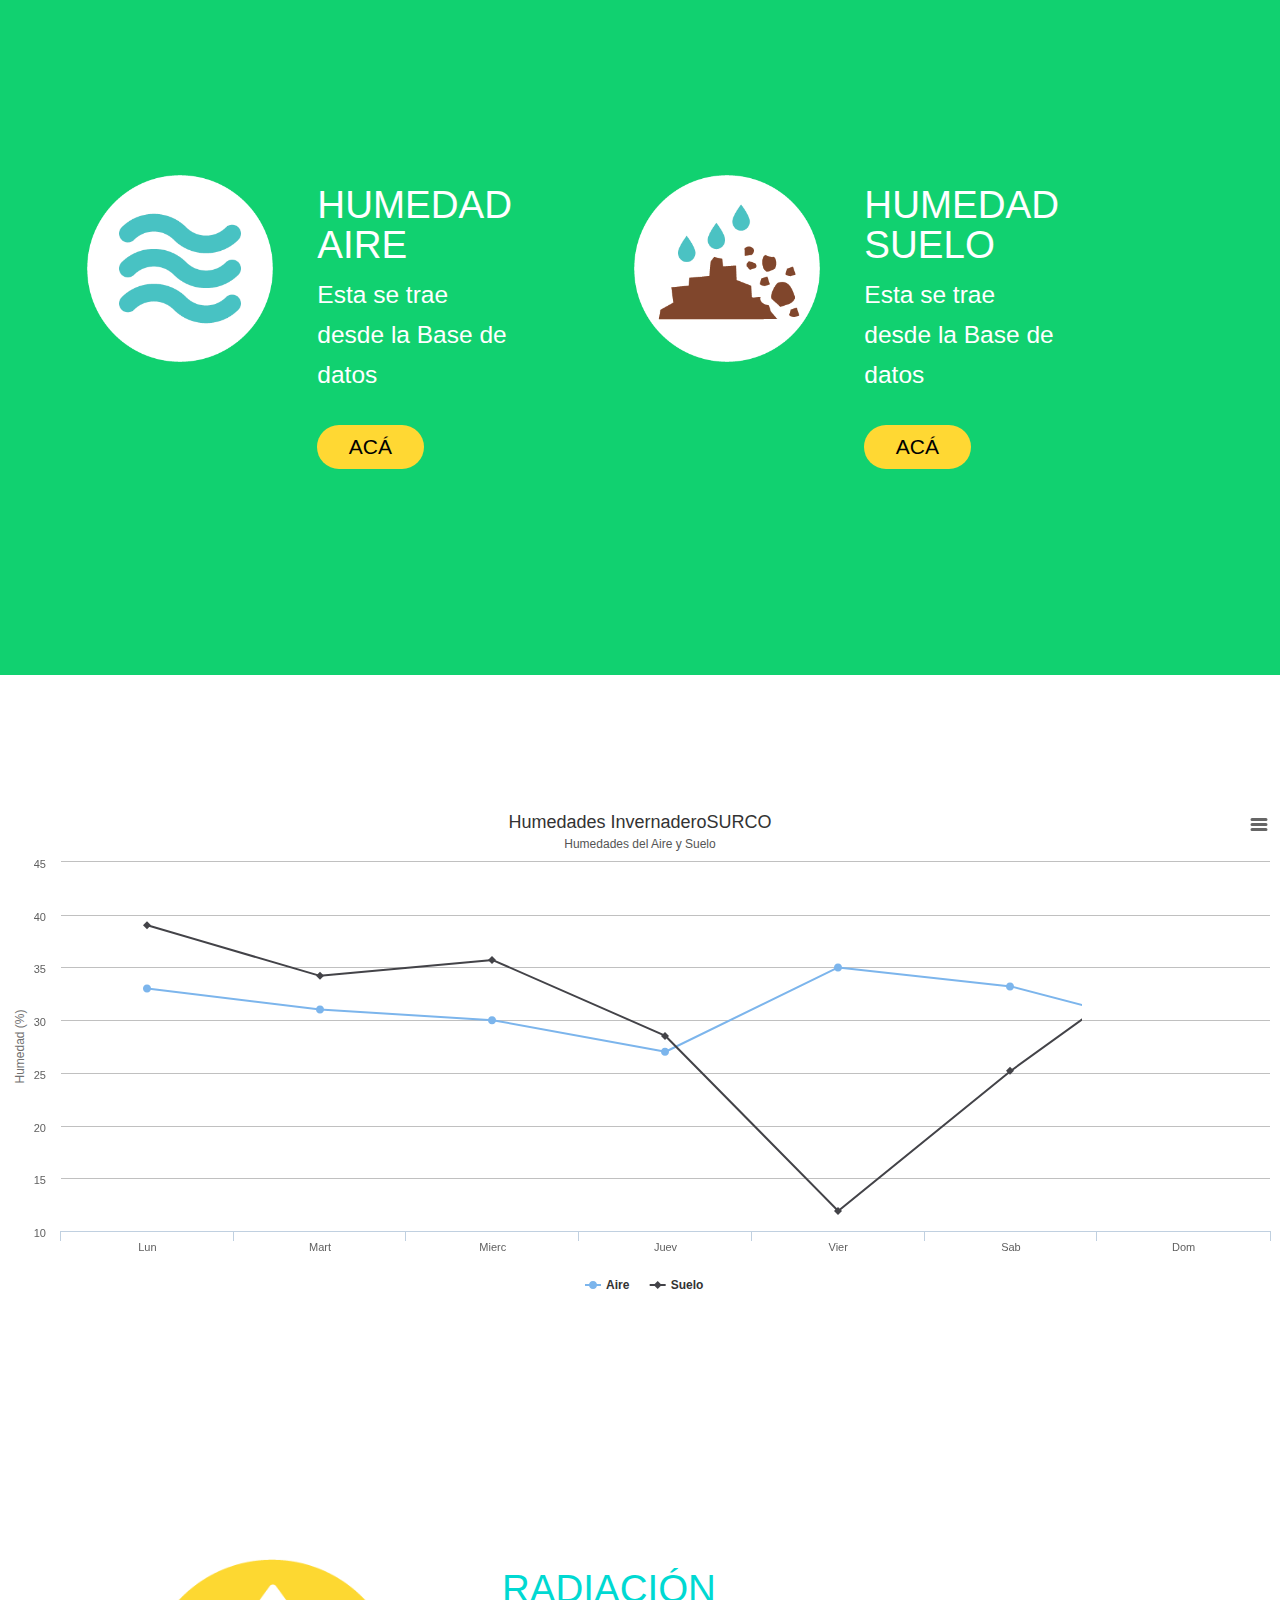
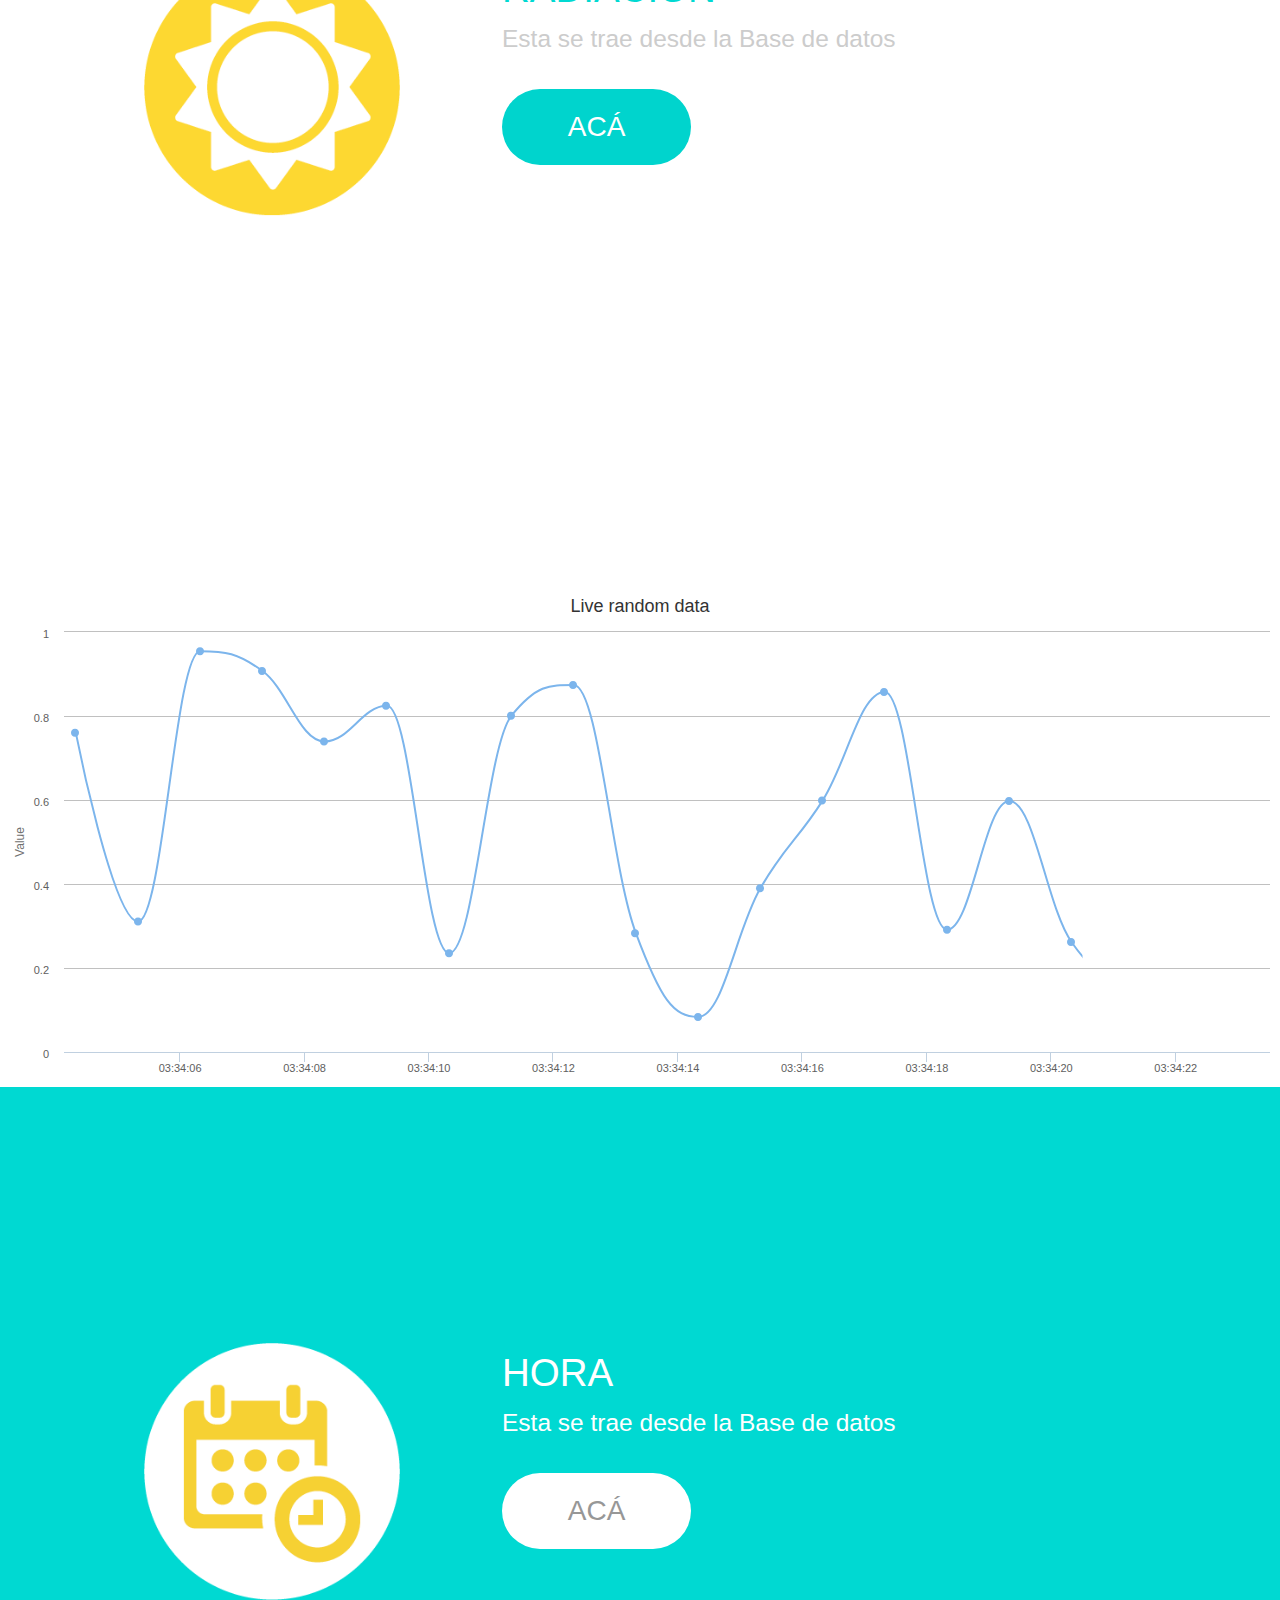
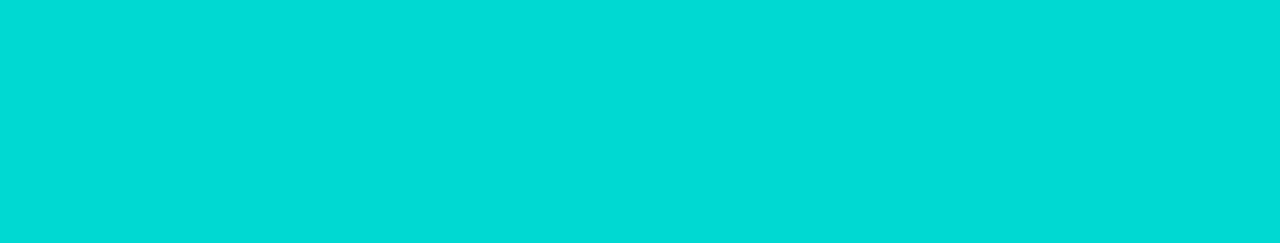
==== commit 6beb40cd: "Commit-18 -- Add More Charts" ====
--- a/index.html
+++ b/index.html
@@ -25,7 +25,81 @@
 
 <script src="js/highcharts.js"></script>
 <script src="js/exporting.js"></script> 
-
+<!--Script Graficas Temperatura-->
+    <script type="text/javascript">
+$(function () {
+    $('#grafcasTemp').highcharts({
+        chart: {
+            type: 'spline'
+        },
+        title: {
+            text: 'Monthly Average Temperature'
+        },
+        subtitle: {
+            text: 'Source: WorldClimate.com'
+        },
+        xAxis: {
+            categories: ['Jan', 'Feb', 'Mar', 'Apr', 'May', 'Jun',
+                'Jul', 'Aug', 'Sep', 'Oct', 'Nov', 'Dec']
+        },
+        yAxis: {
+            title: {
+                text: 'Temperature'
+            },
+            labels: {
+                formatter: function () {
+                    return this.value + '°';
+                }
+            }
+        },
+        tooltip: {
+            crosshairs: true,
+            shared: true
+        },
+        plotOptions: {
+            spline: {
+                marker: {
+                    radius: 4,
+                    lineColor: '#666666',
+                    lineWidth: 1
+                }
+            }
+        },
+        series: [{
+            name: 'Tokyo',
+            marker: {
+                symbol: 'square'
+            },
+            data: [7.0, 6.9, 25.5, 14.5, 18.2, 21.5, 25.5, {
+                y: 25.5,
+                marker: {
+                    symbol: 'url(http://www.highcharts.com/demo/gfx/sun.png)'
+                }
+            }, 23.3, {
+                y: 25.5,
+                marker: {
+                    symbol: 'url(http://www.highcharts.com/demo/gfx/sun.png)'
+                }
+            }, 25.5, 9.6]
+
+        }, {
+            name: 'London',
+            marker: {
+                symbol: 'diamond'
+            },
+            data: [{
+                y: 3.9,
+                marker: {
+                    symbol: 'url(http://www.highcharts.com/demo/gfx/snow.png)'
+                }
+            }, 4.2, 5.7, 8.5, 11.9, 15.2, 17.0, 16.6, 14.2, 10.3, 6.6, 4.8]
+        }]
+    });
+});
+    </script>
+    <!--FIN Script Graficas Temperatura-->
+
+    <!--Graficas Humedad-->
     <script type="text/javascript">
 $(function () {
     $('#graficashumed').highcharts({
@@ -64,6 +138,91 @@
     });
 });
     </script>
+     <!--FIN Script Graficas Humedad-->
+
+    <!--Script Graficas Radiacion-->
+    
+    <script type="text/javascript">
+$(function () {
+    $(document).ready(function () {
+        Highcharts.setOptions({
+            global: {
+                useUTC: false
+            }
+        });
+
+        $('#graficasrad').highcharts({
+            chart: {
+                type: 'spline',
+                animation: Highcharts.svg, // don't animate in old IE
+                marginRight: 10,
+                events: {
+                    load: function () {
+
+                        // set up the updating of the chart each second
+                        var series = this.series[0];
+                        setInterval(function () {
+                            var x = (new Date()).getTime(), // current time
+                                y = Math.random();
+                            series.addPoint([x, y], true, true);
+                        }, 1000);
+                    }
+                }
+            },
+            title: {
+                text: 'Live random data'
+            },
+            xAxis: {
+                type: 'datetime',
+                tickPixelInterval: 150
+            },
+            yAxis: {
+                title: {
+                    text: 'Value'
+                },
+                plotLines: [{
+                    value: 0,
+                    width: 1,
+                    color: '#808080'
+                }]
+            },
+            tooltip: {
+                formatter: function () {
+                    return '<b>' + this.series.name + '</b><br/>' +
+                        Highcharts.dateFormat('%Y-%m-%d %H:%M:%S', this.x) + '<br/>' +
+                        Highcharts.numberFormat(this.y, 2);
+                }
+            },
+            legend: {
+                enabled: false
+            },
+            exporting: {
+                enabled: false
+            },
+            series: [{
+                name: 'Random data',
+                data: (function () {
+                    // generate an array of random data
+                    var data = [],
+                        time = (new Date()).getTime(),
+                        i;
+
+                    for (i = -19; i <= 0; i += 1) {
+                        data.push({
+                            x: time + i * 1000,
+                            y: Math.random()
+                        });
+                    }
+                    return data;
+                }())
+            }]
+        });
+    });
+});
+    </script>
+
+    <!--FIN Script Graficas Radiacion-->
+
         </head>
     <body>
     <!-- inicio Barra de Menú Superior-->    
@@ -98,6 +257,9 @@
       </div>
       </section>
       <!--FIN: Section Temperatura-->
+       <!-- Sección Grafica Temperatura-->       
+       <div id="grafcasTemp"></div>  
+      <!-- FIN: Sección Gráfica Temperatura-->       
       <!--Section Humedad-->
       <section class="color2">  
       <div class="row-fluid" id="humedad">
@@ -121,8 +283,7 @@
       </section>
       <!--FIN: Section Humedad-->
       <!-- Sección Grafica Humedad-->       
-       <div id="graficashumed">
-       </div>  
+       <div id="graficashumed"></div>  
       <!-- FIN: Sección Gráfica Humedad--> 
       <!--Section radiación -->
       <section class="color3">  
@@ -136,6 +297,9 @@
       </div>
       </section>
       <!--FIN: Section radiación -->
+       <!-- Sección Grafica Radiación-->       
+       <div id="graficasrad"></div>  
+      <!-- FIN: Sección Gráfica Radiación--> 
       <!-- Section Hora -->
       <section class="color4">  
       <div id="hora" class="container">
--- a/css/style.css
+++ b/css/style.css
@@ -58,6 +58,16 @@
 	font-weight:normal;
 	color: #39D084;
 
+}
+
+#grafcasTemp, #skills, #work, #resume {	
+	padding-top: 10%;
+	min-height:500px;
+}
+
+#graficasrad, #skills, #work, #resume {	
+	padding-top: 10%;
+	min-height:500px;
 }
 
 /***** Profile *****/
